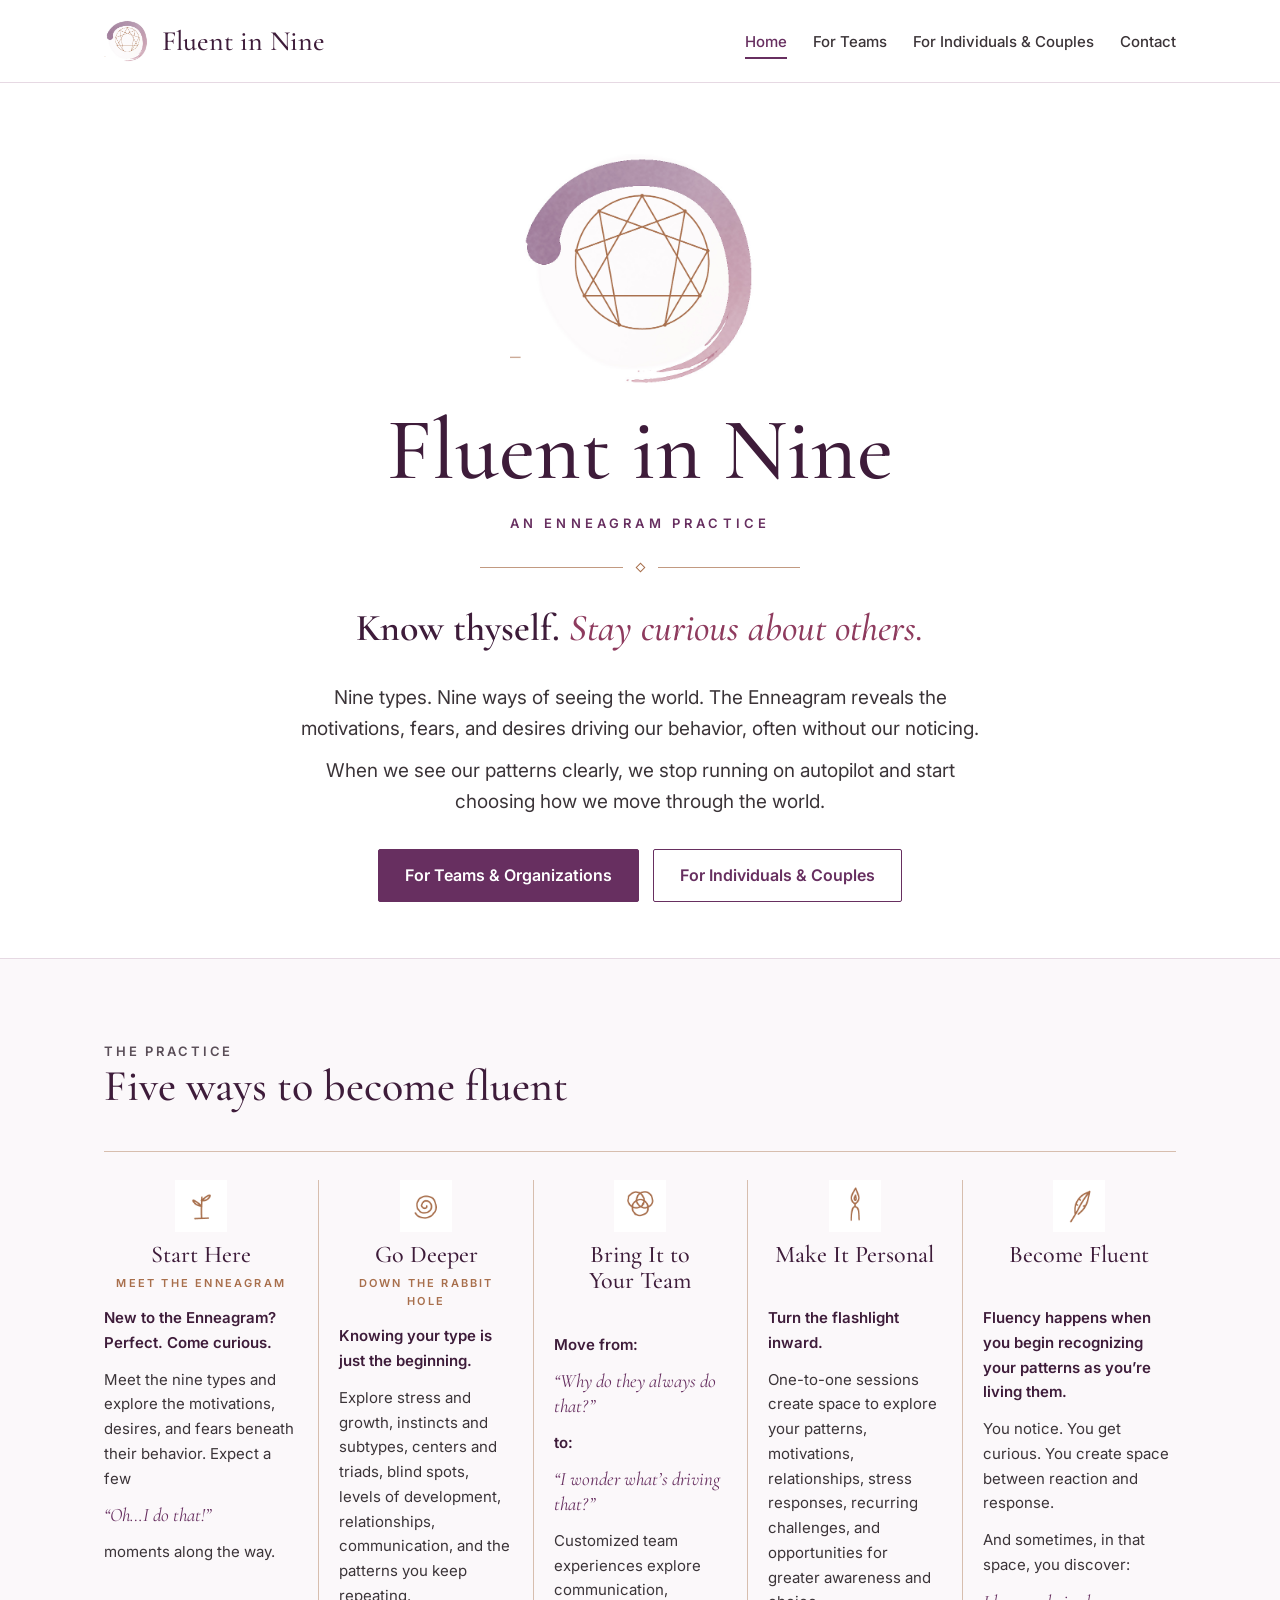
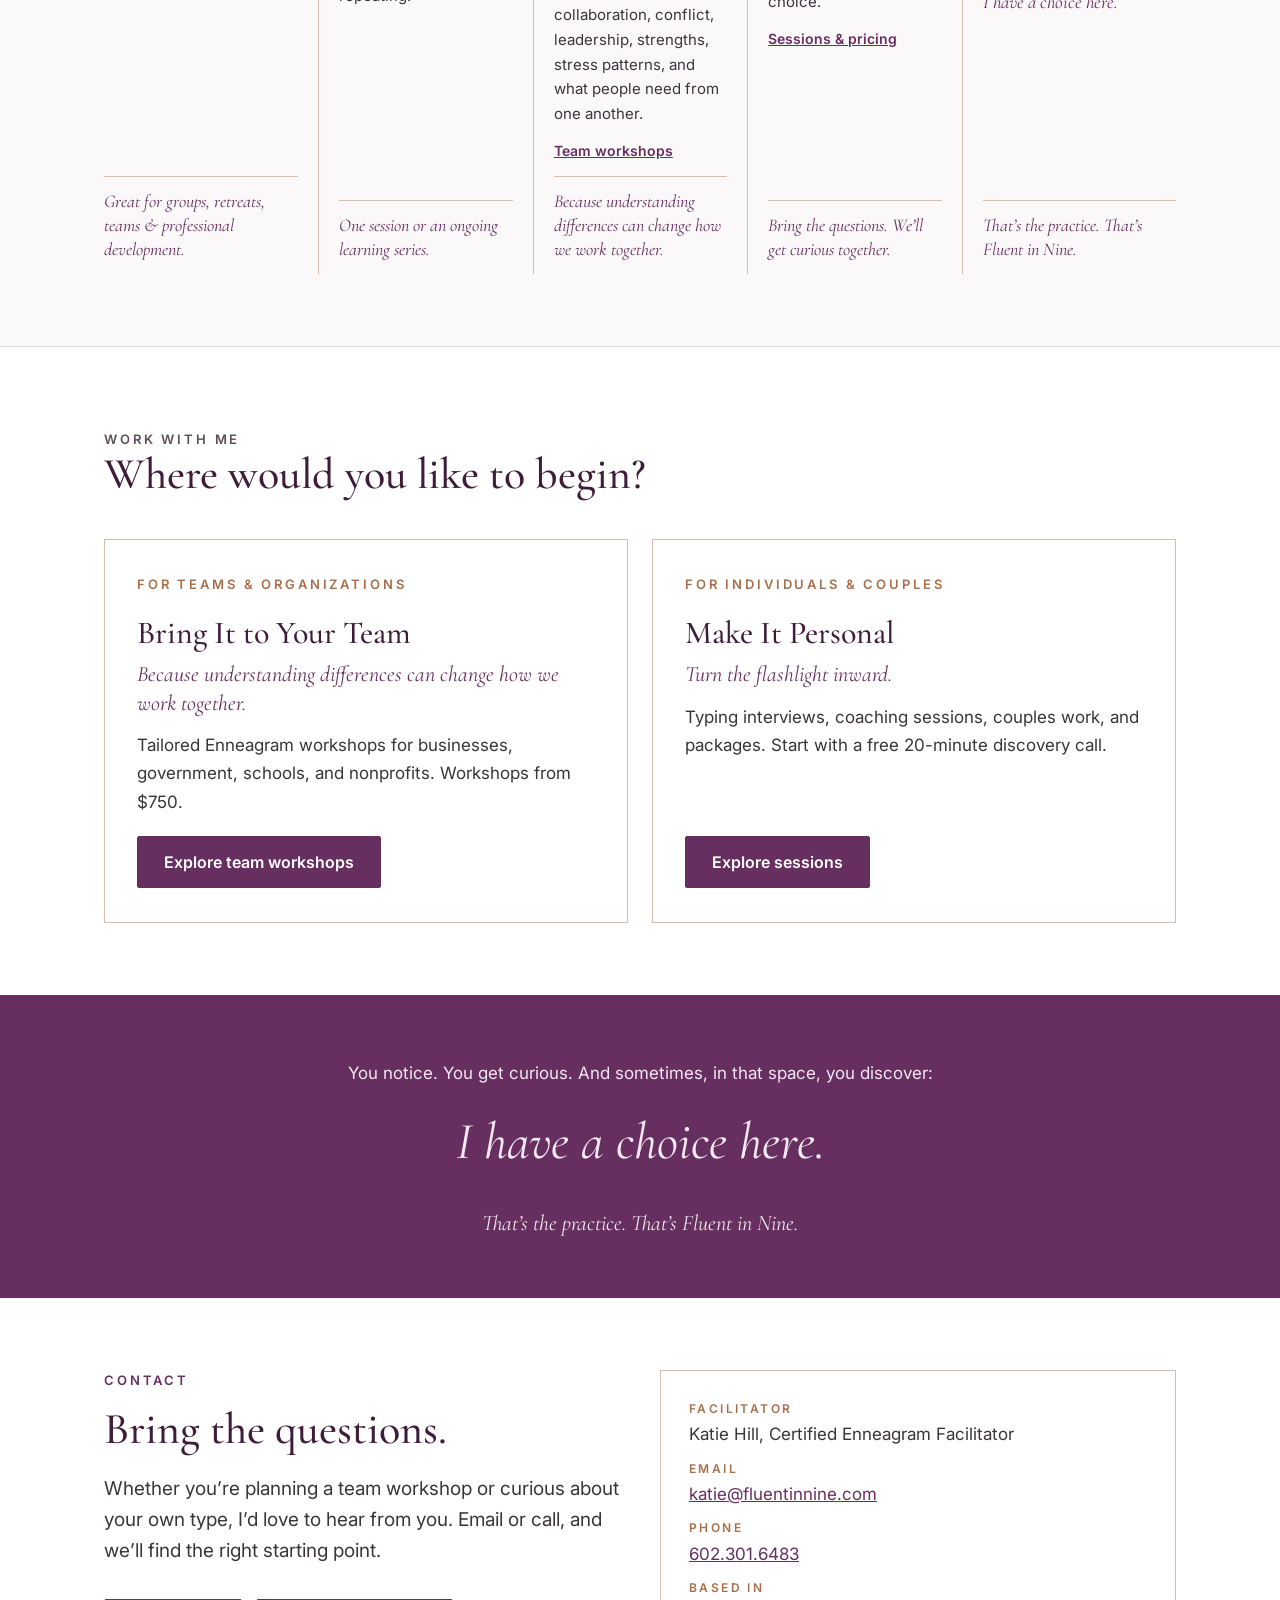
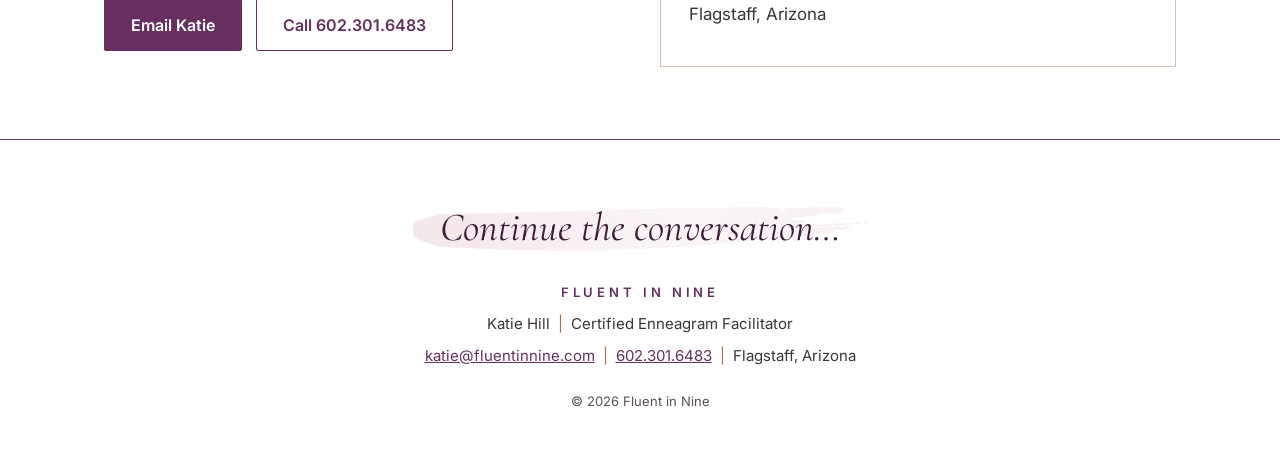
==== index.html @ f205745a "Launch Fluent in Nine website Co-Authored-By: Claude Opus 5.5 <noreply@anthropic.com> Claude-Session" ====
<!doctype html>
<html lang="en">
<head>
<meta charset="utf-8">
<meta name="viewport" content="width=device-width, initial-scale=1">
<title>Fluent in Nine | An Enneagram Practice in Flagstaff, Arizona</title>
<meta name="description" content="Fluent in Nine offers Enneagram workshops for teams and organizations, plus one-to-one and couples sessions, with Certified Enneagram Facilitator Katie Hill in Flagstaff, Arizona.">
<meta property="og:title" content="Fluent in Nine | An Enneagram Practice">
<meta property="og:description" content="Know thyself. Stay curious about others. Enneagram workshops, one-to-one and couples sessions in Flagstaff, Arizona.">
<meta property="og:image" content="https://www.fluentinnine.com/images/enneagram-mark.png">
<meta property="og:url" content="https://www.fluentinnine.com/">
<link rel="icon" href="favicon.png">
<link rel="apple-touch-icon" href="images/apple-touch-icon.png">
<link rel="preconnect" href="https://fonts.googleapis.com">
<link rel="preconnect" href="https://fonts.gstatic.com" crossorigin>
<link href="https://fonts.googleapis.com/css2?family=Cormorant+Garamond:ital,wght@0,500;0,600;1,500;1,600&family=Inter:wght@400;500;600&display=swap" rel="stylesheet">
<link rel="stylesheet" href="css/style.css">
</head>
<body>
<a class="skip" href="#main">Skip to content</a>

<header class="site-header">
  <div class="wrap">
    <a class="brand" href="index.html"><img src="images/enneagram-mark.png" alt=""><span>Fluent in Nine</span></a>
    <nav class="site-nav" aria-label="Main">
      <ul>
        <li><a href="index.html" aria-current="page">Home</a></li>
        <li><a href="teams.html">For Teams</a></li>
        <li><a href="individuals.html">For Individuals &amp; Couples</a></li>
        <li><a href="#contact">Contact</a></li>
      </ul>
    </nav>
  </div>
</header>

<main id="main">

<section class="hero">
  <div class="wrap">
    <img class="hero-mark" src="images/enneagram-mark.png" alt="The Fluent in Nine Enneagram symbol inside a plum brushstroke circle">
    <h1>Fluent in Nine</h1>
    <p class="tag">AN ENNEAGRAM PRACTICE</p>
    <div class="divider" aria-hidden="true"><i></i></div>
    <p class="motto">Know thyself. <em>Stay curious about others.</em></p>
    <p class="lead">Nine types. Nine ways of seeing the world. The Enneagram reveals the motivations, fears, and desires driving our behavior, often without our noticing.</p>
    <p class="lead">When we see our patterns clearly, we stop running on autopilot and start choosing how we move through the world.</p>
    <div class="actions">
      <a class="btn btn-primary" href="teams.html">For Teams &amp; Organizations</a>
      <a class="btn btn-ghost" href="individuals.html">For Individuals &amp; Couples</a>
    </div>
  </div>
</section>

<section class="section wash">
  <div class="wrap">
    <div class="section-head">
      <p class="eyebrow">The Practice</p>
      <h2>Five ways to become fluent</h2>
    </div>
    <div class="journey">
      <div>
        <img src="images/icon-start-here.png" alt="">
        <h3>Start Here</h3>
        <p class="sub">MEET THE ENNEAGRAM</p>
        <p class="bold">New to the Enneagram? Perfect. Come curious.</p>
        <p>Meet the nine types and explore the motivations, desires, and fears beneath their behavior. Expect a few</p>
        <p class="quote">“Oh…I do that!”</p>
        <p>moments along the way.</p>
        <p class="tagline">Great for groups, retreats, teams &amp; professional development.</p>
      </div>
      <div>
        <img src="images/icon-go-deeper.png" alt="">
        <h3>Go Deeper</h3>
        <p class="sub">DOWN THE RABBIT HOLE</p>
        <p class="bold">Knowing your type is just the beginning.</p>
        <p>Explore stress and growth, instincts and subtypes, centers and triads, blind spots, levels of development, relationships, communication, and the patterns you keep repeating.</p>
        <p class="tagline">One session or an ongoing learning series.</p>
      </div>
      <div>
        <img src="images/icon-bring-it-to-your-team.png" alt="">
        <h3>Bring It to Your Team</h3>
        <p class="sub">&nbsp;</p>
        <p class="bold">Move from:</p>
        <p class="quote">“Why do they always do that?”</p>
        <p class="bold">to:</p>
        <p class="quote">“I wonder what’s driving that?”</p>
        <p>Customized team experiences explore communication, collaboration, conflict, leadership, strengths, stress patterns, and what people need from one another.</p>
        <a class="more" href="teams.html">Team workshops</a>
        <p class="tagline">Because understanding differences can change how we work together.</p>
      </div>
      <div>
        <img src="images/icon-make-it-personal.png" alt="">
        <h3>Make It Personal</h3>
        <p class="sub">&nbsp;</p>
        <p class="bold">Turn the flashlight inward.</p>
        <p>One-to-one sessions create space to explore your patterns, motivations, relationships, stress responses, recurring challenges, and opportunities for greater awareness and choice.</p>
        <a class="more" href="individuals.html">Sessions &amp; pricing</a>
        <p class="tagline">Bring the questions. We’ll get curious together.</p>
      </div>
      <div>
        <img src="images/icon-become-fluent.png" alt="">
        <h3>Become Fluent</h3>
        <p class="sub">&nbsp;</p>
        <p class="bold">Fluency happens when you begin recognizing your patterns as you’re living them.</p>
        <p>You notice. You get curious. You create space between reaction and response.</p>
        <p>And sometimes, in that space, you discover:</p>
        <p class="quote">I have a choice here.</p>
        <p class="tagline">That’s the practice. That’s Fluent in Nine.</p>
      </div>
    </div>
  </div>
</section>

<section class="section">
  <div class="wrap">
    <div class="section-head">
      <p class="eyebrow">Work With Me</p>
      <h2>Where would you like to begin?</h2>
    </div>
    <div class="paths">
      <article class="path">
        <p class="eyebrow copper">For Teams &amp; Organizations</p>
        <h3>Bring It to Your Team</h3>
        <p class="italic">Because understanding differences can change how we work together.</p>
        <p>Tailored Enneagram workshops for businesses, government, schools, and nonprofits. Workshops from $750.</p>
        <a class="btn btn-primary" href="teams.html">Explore team workshops</a>
      </article>
      <article class="path">
        <p class="eyebrow copper">For Individuals &amp; Couples</p>
        <h3>Make It Personal</h3>
        <p class="italic">Turn the flashlight inward.</p>
        <p>Typing interviews, coaching sessions, couples work, and packages. Start with a free 20-minute discovery call.</p>
        <a class="btn btn-primary" href="individuals.html">Explore sessions</a>
      </article>
    </div>
  </div>
</section>

<section class="band center">
  <div class="wrap">
    <p>You notice. You get curious. And sometimes, in that space, you discover:</p>
    <p class="big">I have a choice here.</p>
    <p class="italic" style="color:#F3E9F1;font-size:22px">That’s the practice. That’s Fluent in Nine.</p>
  </div>
</section>

<section class="section" id="contact">
  <div class="wrap contact">
    <div>
      <p class="eyebrow">Contact</p>
      <h2>Bring the questions.</h2>
      <p class="lead">Whether you’re planning a team workshop or curious about your own type, I’d love to hear from you. Email or call, and we’ll find the right starting point.</p>
      <div class="actions">
        <a class="btn btn-primary" href="mailto:katie@fluentinnine.com?subject=Fluent%20in%20Nine%20inquiry">Email Katie</a>
        <a class="btn btn-ghost" href="tel:+16023016483">Call 602.301.6483</a>
      </div>
    </div>
    <div class="contact-box">
      <p class="label">FACILITATOR</p>
      <p>Katie Hill, Certified Enneagram Facilitator</p>
      <p class="label">EMAIL</p>
      <p><a href="mailto:katie@fluentinnine.com">katie@fluentinnine.com</a></p>
      <p class="label">PHONE</p>
      <p><a href="tel:+16023016483">602.301.6483</a></p>
      <p class="label">BASED IN</p>
      <p>Flagstaff, Arizona</p>
    </div>
  </div>
</section>

</main>

<footer class="site-footer">
  <div class="wrap">
    <p class="continue">Continue the conversation…</p>
    <p class="name">FLUENT IN NINE</p>
    <p>Katie Hill<span class="sep">|</span>Certified Enneagram Facilitator</p>
    <p><a href="mailto:katie@fluentinnine.com">katie@fluentinnine.com</a><span class="sep">|</span><a href="tel:+16023016483">602.301.6483</a><span class="sep">|</span>Flagstaff, Arizona</p>
    <p class="small">© 2026 Fluent in Nine</p>
  </div>
</footer>
</body>
</html>
---- css/style.css ----
/* Fluent in Nine — site styles, drawn from the services sheets */
:root {
  --plum: #672F60;
  --plum-deep: #3E1C3A;
  --mauve: #8E3B5E;
  --ink: #3B3438;
  --muted: #5A4E58;
  --copper: #A86F4C;
  --rule: #D7BEAE;
  --line: #E6D9E3;
  --wash: #FBF8FA;
  --white: #FFFFFF;
  --serif: 'Cormorant Garamond', Georgia, serif;
  --sans: 'Inter', system-ui, -apple-system, 'Segoe UI', sans-serif;
  --max: 1120px;
}

*, *::before, *::after { box-sizing: border-box; }
html { scroll-behavior: smooth; }
body {
  margin: 0;
  background: var(--white);
  color: var(--ink);
  font-family: var(--sans);
  font-size: 17px;
  line-height: 1.65;
  -webkit-font-smoothing: antialiased;
}
img { max-width: 100%; display: block; }
a { color: var(--plum); }
a:hover { color: var(--plum-deep); }
:focus-visible { outline: 2px solid var(--plum); outline-offset: 3px; }

.wrap { max-width: var(--max); margin: 0 auto; padding: 0 24px; }
.skip { position: absolute; left: -9999px; }
.skip:focus { left: 16px; top: 16px; background: var(--white); padding: 8px 12px; z-index: 10; }

/* Header */
.site-header { border-bottom: 1px solid var(--line); background: var(--white); }
.site-header .wrap { display: flex; flex-wrap: wrap; align-items: center; justify-content: space-between; gap: 12px 28px; padding-top: 18px; padding-bottom: 18px; }
.brand { display: flex; align-items: center; gap: 12px; text-decoration: none; color: var(--plum-deep); }
.brand img { width: 46px; height: 46px; object-fit: contain; }
.brand span { font-family: var(--serif); font-size: 28px; font-weight: 500; line-height: 1; }
.site-nav ul { list-style: none; margin: 0; padding: 0; display: flex; flex-wrap: wrap; gap: 6px 26px; }
.site-nav a { text-decoration: none; color: var(--ink); font-size: 15px; font-weight: 500; padding: 6px 0; border-bottom: 2px solid transparent; }
.site-nav a:hover { color: var(--plum); }
.site-nav a[aria-current="page"] { color: var(--plum); border-bottom-color: var(--plum); }

/* Type */
.eyebrow { margin: 0 0 14px; font-size: 13px; font-weight: 600; letter-spacing: 0.22em; text-transform: uppercase; color: var(--plum); }
.eyebrow.copper { color: var(--copper); }
h1, h2, h3 { font-family: var(--serif); font-weight: 500; color: var(--plum-deep); margin: 0; line-height: 1.1; text-wrap: balance; }
h1 { font-size: clamp(44px, 7vw, 72px); }
h2 { font-size: clamp(32px, 4.5vw, 44px); }
h3 { font-size: 26px; }
.lead { font-size: 19px; color: var(--ink); max-width: 680px; text-wrap: pretty; }
.italic { font-family: var(--serif); font-style: italic; color: var(--plum); }
.muted { color: var(--muted); }

/* Hero (home) */
.hero { text-align: center; padding: 64px 0 56px; }
.hero-mark { width: min(260px, 60vw); margin: 0 auto 8px; }
.hero h1 { font-size: clamp(52px, 9vw, 88px); }
.hero .tag { margin: 14px 0 0; font-size: 13px; font-weight: 600; letter-spacing: 0.32em; color: var(--plum); }
.divider { display: flex; align-items: center; justify-content: center; gap: 14px; margin: 30px auto 26px; max-width: 320px; }
.divider::before, .divider::after { content: ""; flex: 1; height: 1px; background: var(--copper); opacity: 0.7; }
.divider i { width: 7px; height: 7px; border: 1px solid var(--copper); transform: rotate(45deg); }
.motto { font-family: var(--serif); font-size: clamp(28px, 4vw, 38px); color: var(--plum-deep); font-weight: 600; margin: 0; }
.motto em { color: var(--mauve); font-weight: 500; }
.hero .lead { margin: 22px auto 0; text-align: center; }
.hero .lead + .lead { margin-top: 10px; }

/* Page hero (inner pages) */
.page-hero { padding: 72px 0 56px; }
.page-hero h1 { margin-top: 4px; }
.page-hero .italic { font-size: clamp(24px, 3vw, 30px); margin: 18px 0 0; }
.page-hero .lead { margin-top: 22px; }

/* Buttons */
.actions { display: flex; flex-wrap: wrap; gap: 14px; margin-top: 32px; }
.hero .actions { justify-content: center; }
.btn { display: inline-flex; align-items: center; justify-content: center; min-height: 48px; padding: 12px 26px; border-radius: 2px; font-weight: 600; font-size: 16px; text-decoration: none; border: 1px solid var(--plum); }
.btn-primary { background: var(--plum); color: var(--white); }
.btn-primary:hover { background: var(--plum-deep); border-color: var(--plum-deep); color: var(--white); }
.btn-ghost { background: transparent; color: var(--plum); }
.btn-ghost:hover { background: var(--wash); }
.btn-light { background: var(--white); color: var(--plum); border-color: var(--white); }
.btn-light:hover { background: #F3E9F1; color: var(--plum-deep); }

/* Sections */
.section { padding: 72px 0; }
.section.wash { background: var(--wash); border-top: 1px solid var(--line); border-bottom: 1px solid var(--line); }
.section-head { margin-bottom: 40px; }
.section-head p { margin: 10px 0 0; color: var(--muted); max-width: 680px; }

/* Five-part journey */
.journey { display: grid; grid-template-columns: repeat(5, minmax(0, 1fr)); border-top: 1px solid var(--rule); padding-top: 28px; }
.journey > div { padding: 0 20px; border-left: 1px solid var(--rule); display: flex; flex-direction: column; }
.journey > div:first-child { border-left: 0; padding-left: 0; }
.journey > div:last-child { padding-right: 0; }
.journey img { width: 52px; height: 52px; margin: 0 auto 10px; }
.journey h3 { text-align: center; font-size: 24px; }
.journey .sub { text-align: center; margin: 6px 0 14px; font-size: 11px; font-weight: 600; letter-spacing: 0.2em; color: var(--copper); min-height: 1.6em; }
.journey p { font-size: 15px; margin: 0 0 12px; }
.journey .bold { font-weight: 600; color: var(--plum-deep); }
.journey .quote { font-family: var(--serif); font-style: italic; font-size: 19px; color: var(--plum); line-height: 1.3; }
.journey .tagline { margin-top: auto; padding-top: 12px; border-top: 1px solid var(--rule); font-family: var(--serif); font-style: italic; font-size: 18px; line-height: 1.35; color: var(--plum); }
.journey a.more { font-size: 14px; font-weight: 600; margin: 0 0 14px; }

/* Two paths */
.paths { display: grid; grid-template-columns: repeat(2, minmax(0, 1fr)); gap: 24px; }
.path { border: 1px solid var(--rule); padding: 34px 32px; display: flex; flex-direction: column; background: var(--white); }
.path h3 { font-size: 32px; }
.path .italic { font-size: 22px; margin: 10px 0 14px; line-height: 1.3; }
.path p { margin: 0 0 20px; }
.path .btn { margin-top: auto; align-self: flex-start; }

/* Columns (inner pages) */
.cols { display: grid; grid-template-columns: repeat(3, minmax(0, 1fr)); }
.cols > div { padding: 0 26px; border-left: 1px solid var(--rule); display: flex; flex-direction: column; }
.cols > div:first-child { border-left: 0; padding-left: 0; }
.cols > div:last-child { padding-right: 0; }
.cols h3 { color: var(--plum); font-weight: 600; font-size: 28px; }
.cols .sub { margin: 6px 0 14px; font-size: 11px; font-weight: 600; letter-spacing: 0.2em; color: var(--copper); }
.cols p { margin: 0 0 16px; }
.cols .tagline { margin-top: auto; padding-top: 12px; border-top: 1px solid var(--rule); font-family: var(--serif); font-style: italic; font-size: 19px; line-height: 1.35; color: var(--plum); }

/* Pricing */
.price-card { border: 1px solid var(--rule); padding: 36px 34px; max-width: 860px; background: var(--white); }
.price-line { margin: 0; font-family: var(--serif); font-size: 34px; color: var(--plum-deep); line-height: 1.1; }
.price-line strong { font-size: 62px; font-weight: 600; color: var(--plum); }
.price-card p:not(.price-line) { margin: 14px 0 0; font-size: 17px; }
.notes { display: grid; grid-template-columns: repeat(2, minmax(0, 1fr)); gap: 20px 48px; margin-top: 30px; padding-top: 26px; border-top: 1px solid var(--line); max-width: 860px; }
.notes p { margin: 0; font-size: 16px; }
.notes strong { color: var(--plum); font-weight: 600; }

/* Session cards */
.cards { display: grid; grid-template-columns: repeat(4, minmax(0, 1fr)); gap: 20px; }
.card { border: 1px solid var(--rule); background: var(--white); padding: 26px 24px; display: flex; flex-direction: column; }
.card h3 { color: var(--plum); font-weight: 600; font-size: 26px; }
.card .sub { margin: 6px 0 0; font-size: 11px; font-weight: 600; letter-spacing: 0.2em; color: var(--copper); }
.card .price { margin: 14px 0 0; font-family: var(--serif); font-size: 40px; font-weight: 600; color: var(--plum-deep); line-height: 1; }
.card .length { margin: 4px 0 14px; font-size: 14px; color: var(--muted); }
.card p { margin: 0 0 16px; font-size: 15.5px; }
.card a { margin-top: auto; font-weight: 600; font-size: 15px; }
.packages { display: grid; grid-template-columns: repeat(2, minmax(0, 1fr)); gap: 24px; }
.package { border: 1px solid var(--rule); padding: 34px 32px; }
.package .eyebrow { color: var(--muted); }
.package .price { margin: 0; font-family: var(--serif); font-size: 56px; font-weight: 600; color: var(--plum); line-height: 1; }
.package .includes { margin: 8px 0 16px; font-weight: 600; font-size: 15px; }
.package p { margin: 0; }

/* Plum band */
.band { background: var(--plum); color: var(--white); }
.band .wrap { padding-top: 56px; padding-bottom: 56px; display: flex; flex-wrap: wrap; align-items: center; justify-content: space-between; gap: 24px; }
.band .big { margin: 0; font-family: var(--serif); font-style: italic; font-size: clamp(28px, 3.6vw, 38px); line-height: 1.2; }
.band p { margin: 8px 0 0; color: #F3E9F1; }
.band.center .wrap { flex-direction: column; text-align: center; }
.band.center .big { font-size: clamp(36px, 5vw, 52px); }

/* Contact block */
.contact { display: grid; grid-template-columns: minmax(0, 1fr) minmax(0, 1fr); gap: 40px; align-items: start; }
.contact h2 { margin-bottom: 14px; }
.contact-box { border: 1px solid var(--rule); padding: 28px; }
.contact-box p { margin: 0 0 10px; }
.contact-box .label { font-size: 12px; font-weight: 600; letter-spacing: 0.2em; color: var(--copper); margin-bottom: 2px; }

/* Footer */
.site-footer { border-top: 1px solid var(--plum); text-align: center; padding: 48px 0 56px; position: relative; }
.site-footer .continue { position: relative; display: inline-block; margin: 0; padding: 6px 40px; font-family: var(--serif); font-style: italic; font-size: clamp(30px, 4vw, 40px); color: var(--plum-deep); }
.site-footer .continue::before { content: ""; position: absolute; inset: 0; background: url("../images/brushstroke.png") center / 100% 100% no-repeat; z-index: -1; }
.site-footer .continue { z-index: 0; }
.site-footer .name { margin: 16px 0 0; font-size: 13px; font-weight: 600; letter-spacing: 0.3em; color: var(--plum); }
.site-footer p { margin: 8px 0 0; font-size: 15px; }
.site-footer .sep { color: var(--copper); padding: 0 8px; }
.site-footer .small { margin-top: 22px; font-size: 13px; color: var(--muted); }

/* Responsive */
@media (max-width: 960px) {
  .journey { grid-template-columns: repeat(2, minmax(0, 1fr)); row-gap: 36px; }
  .journey > div, .journey > div:first-child, .journey > div:last-child { border-left: 0; padding: 0 16px 0 0; }
  .cards { grid-template-columns: repeat(2, minmax(0, 1fr)); }
}
@media (max-width: 720px) {
  body { font-size: 16px; }
  .section { padding: 56px 0; }
  .journey, .paths, .cols, .packages, .notes, .contact, .cards { grid-template-columns: minmax(0, 1fr); }
  .cols { row-gap: 36px; }
  .cols > div, .cols > div:first-child, .cols > div:last-child { border-left: 0; padding: 0; }
  .price-line strong { font-size: 50px; }
  .site-footer .continue { padding: 6px 12px; }
}
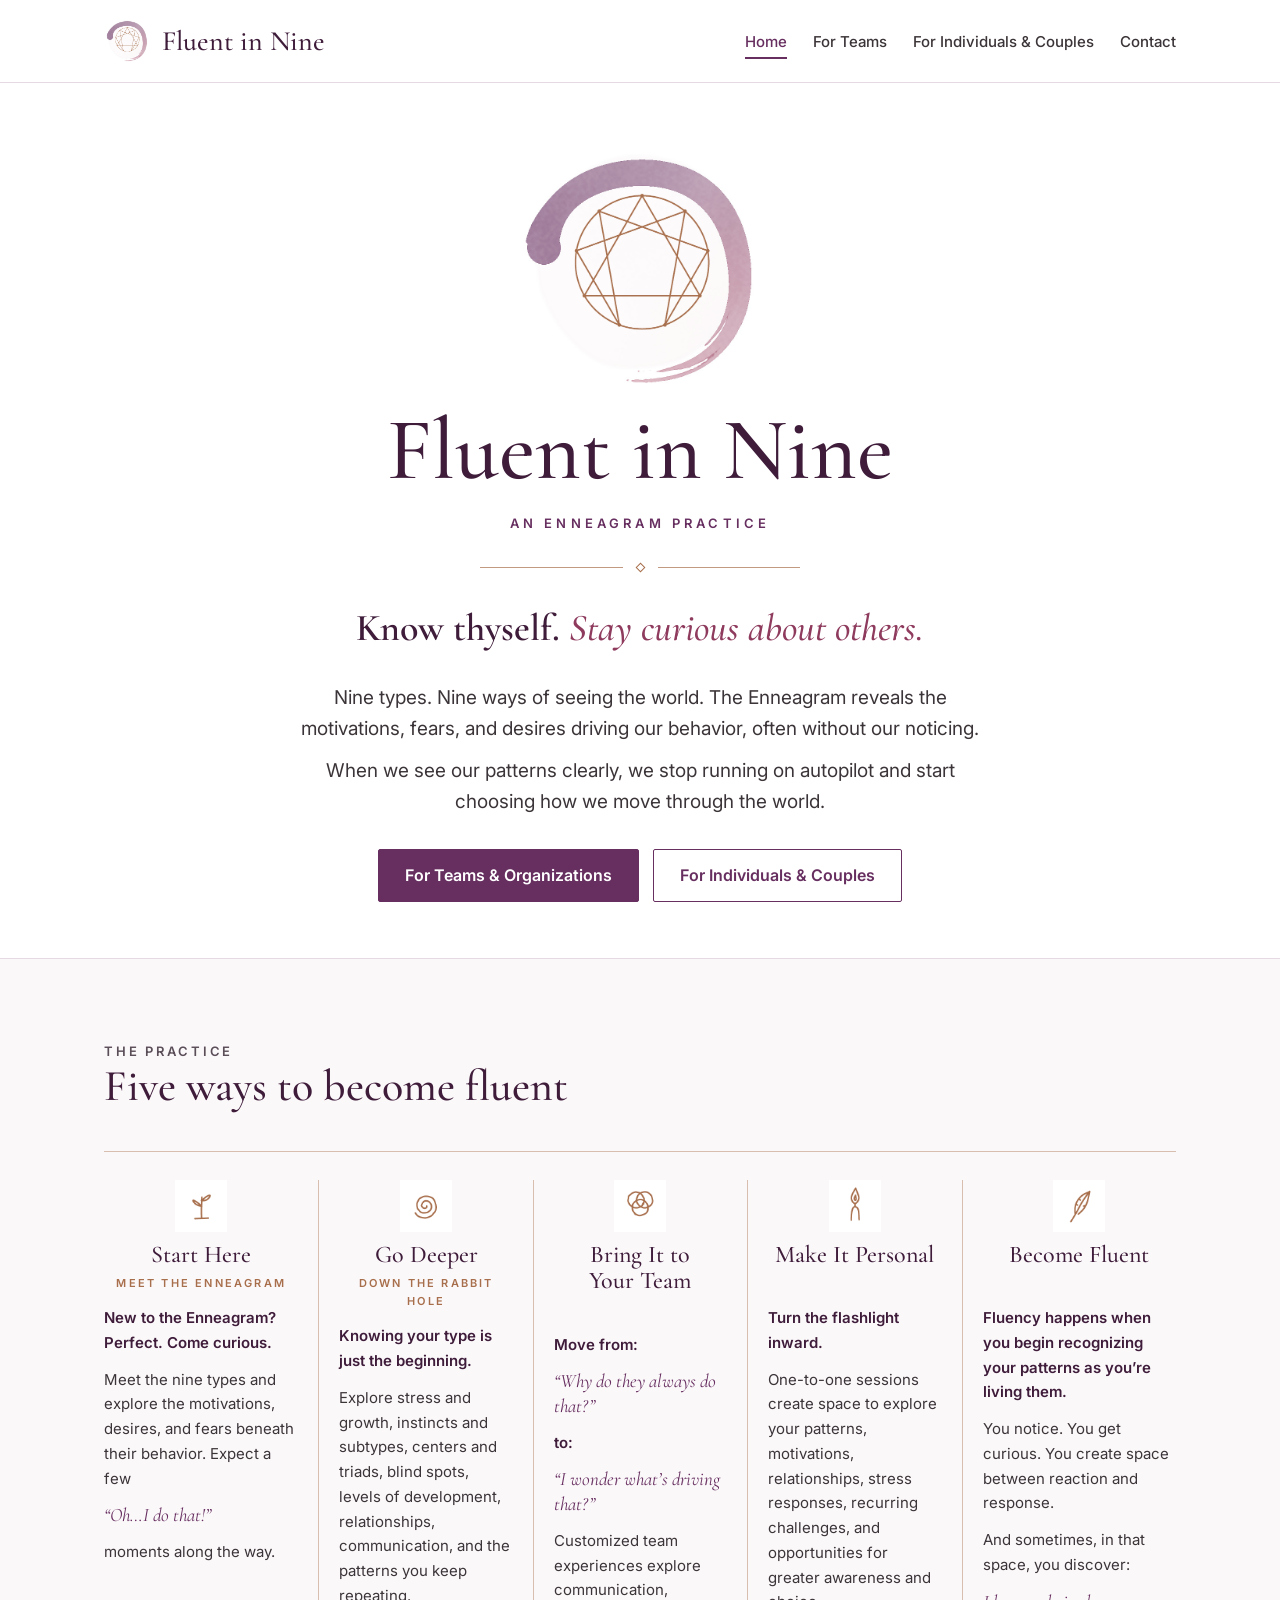
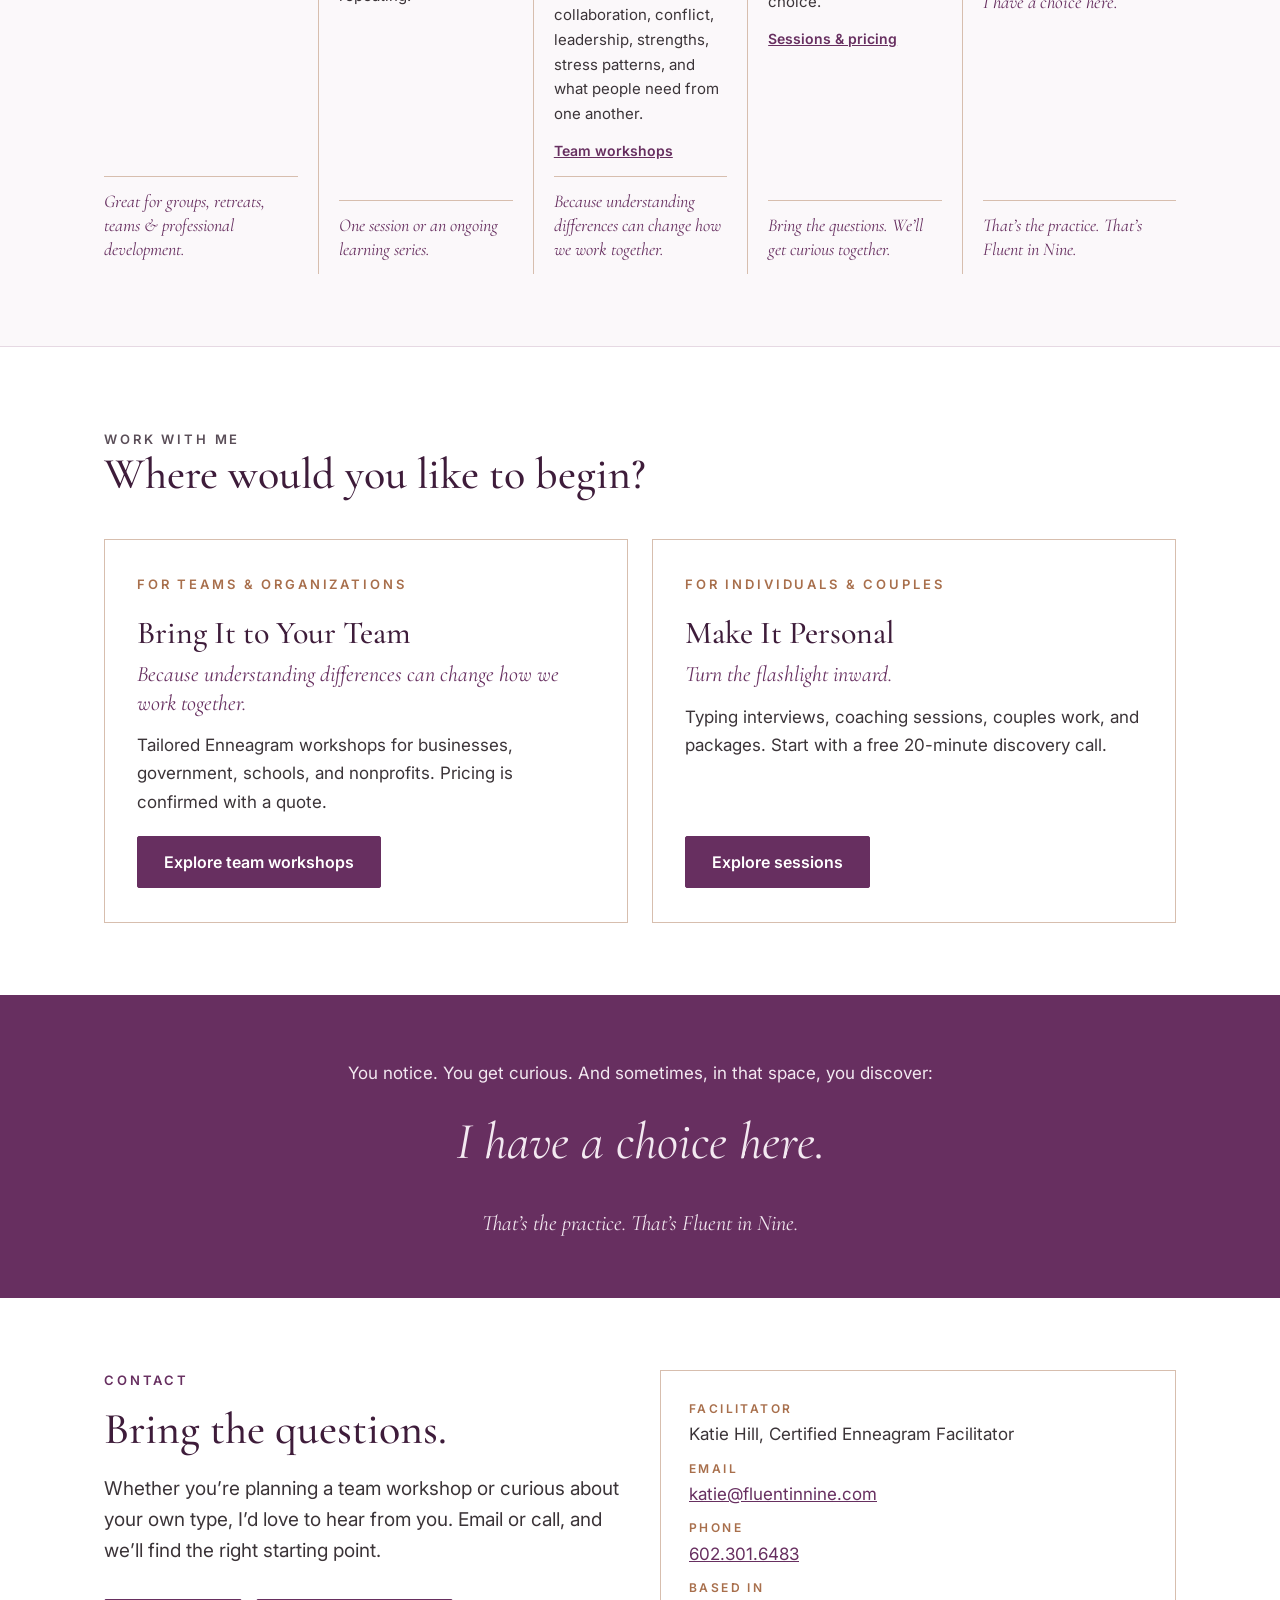
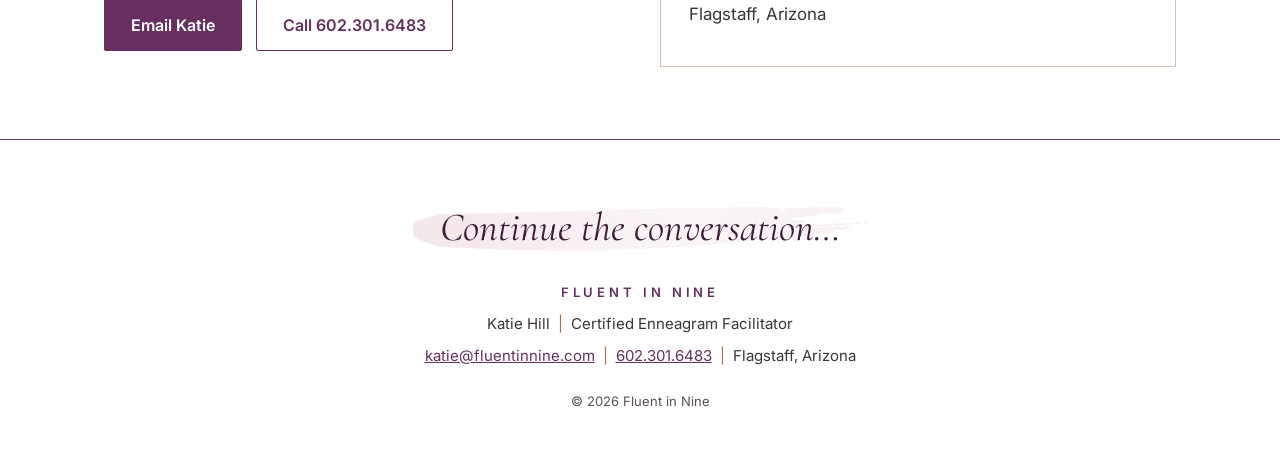
==== commit 5bec151b: "Replace workshop price with quote-based pricing Co-Authored-By: Claude Opus 5.5 <noreply@anthropic.c" ====
--- a/index.html
+++ b/index.html
@@ -122,7 +122,7 @@
         <p class="eyebrow copper">For Teams &amp; Organizations</p>
         <h3>Bring It to Your Team</h3>
         <p class="italic">Because understanding differences can change how we work together.</p>
-        <p>Tailored Enneagram workshops for businesses, government, schools, and nonprofits. Workshops from $750.</p>
+        <p>Tailored Enneagram workshops for businesses, government, schools, and nonprofits. Pricing is confirmed with a quote.</p>
         <a class="btn btn-primary" href="teams.html">Explore team workshops</a>
       </article>
       <article class="path">
--- a/css/style.css
+++ b/css/style.css
@@ -127,7 +127,7 @@
 
 /* Pricing */
 .price-card { border: 1px solid var(--rule); padding: 36px 34px; max-width: 860px; background: var(--white); }
-.price-line { margin: 0; font-family: var(--serif); font-size: 34px; color: var(--plum-deep); line-height: 1.1; }
+.price-line { margin: 0; font-family: var(--serif); font-size: clamp(36px, 5vw, 48px); color: var(--plum-deep); line-height: 1.1; }
 .price-line strong { font-size: 62px; font-weight: 600; color: var(--plum); }
 .price-card p:not(.price-line) { margin: 14px 0 0; font-size: 17px; }
 .notes { display: grid; grid-template-columns: repeat(2, minmax(0, 1fr)); gap: 20px 48px; margin-top: 30px; padding-top: 26px; border-top: 1px solid var(--line); max-width: 860px; }
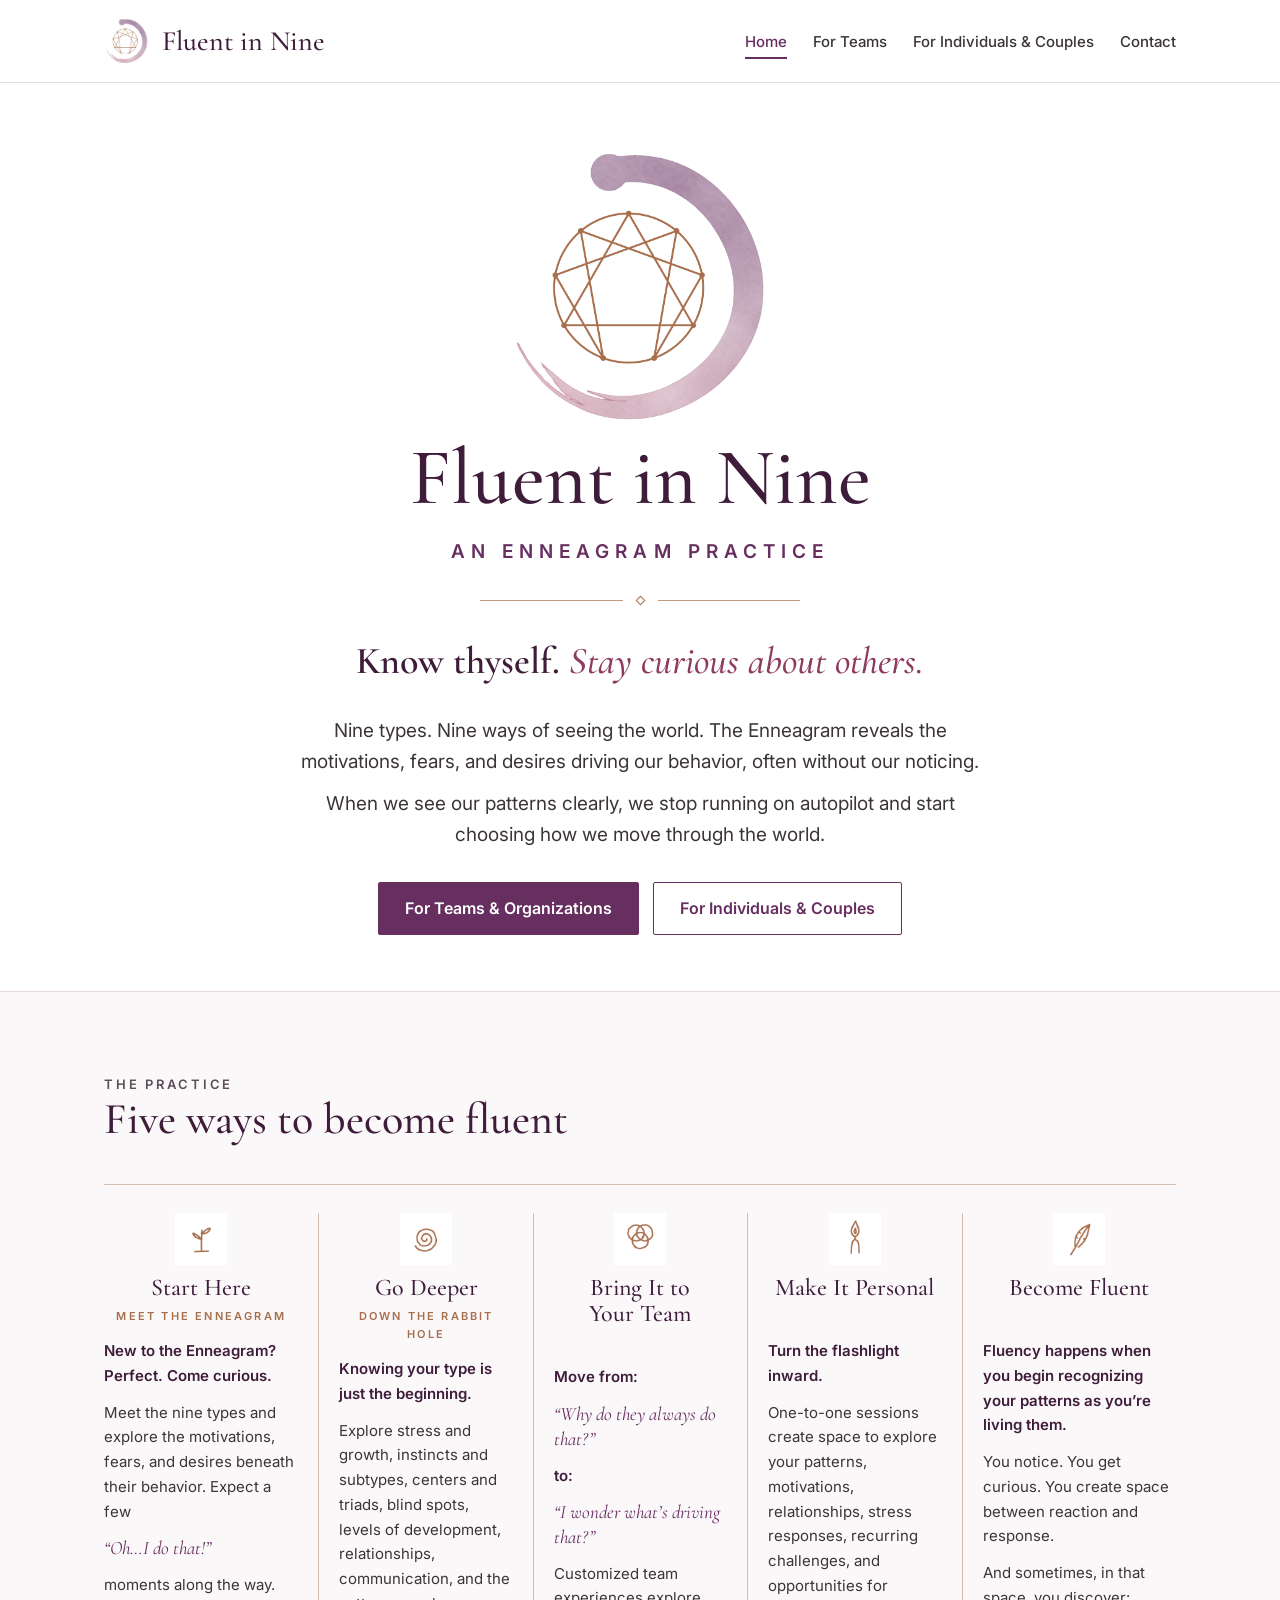
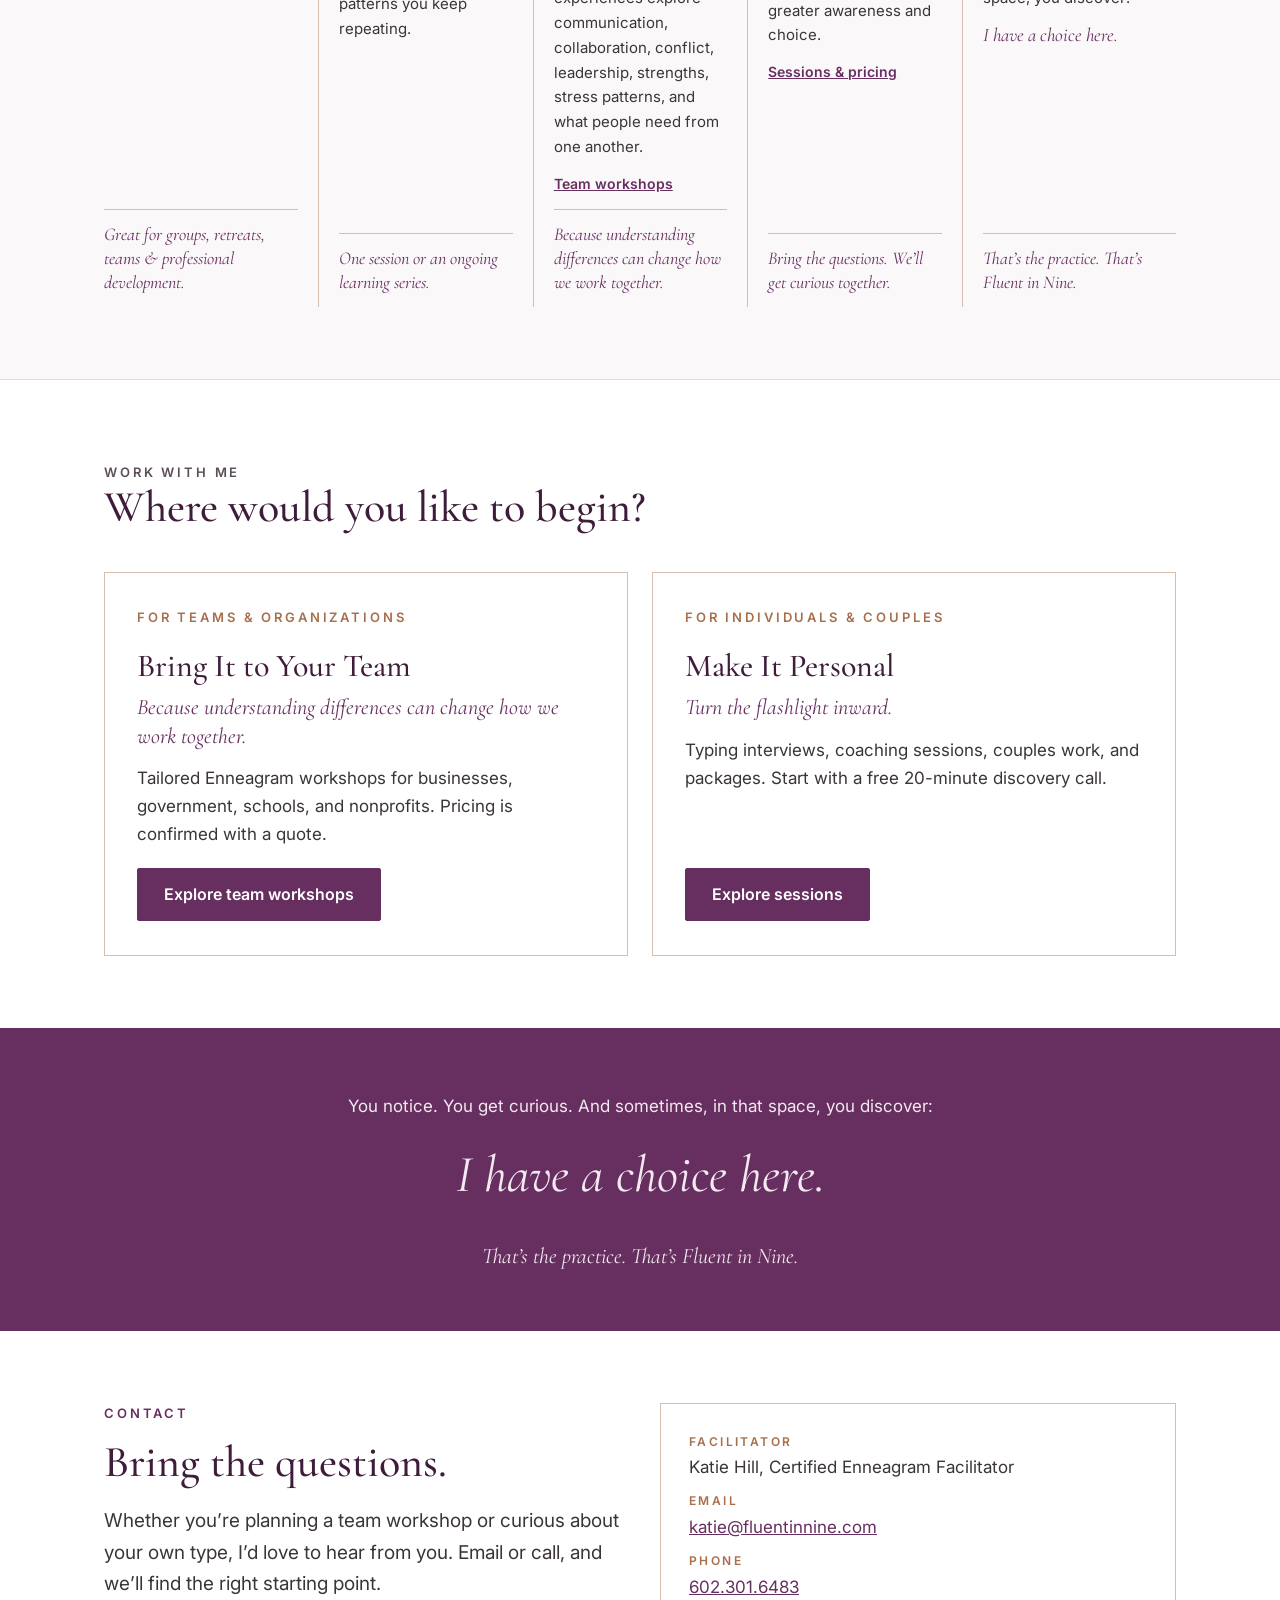
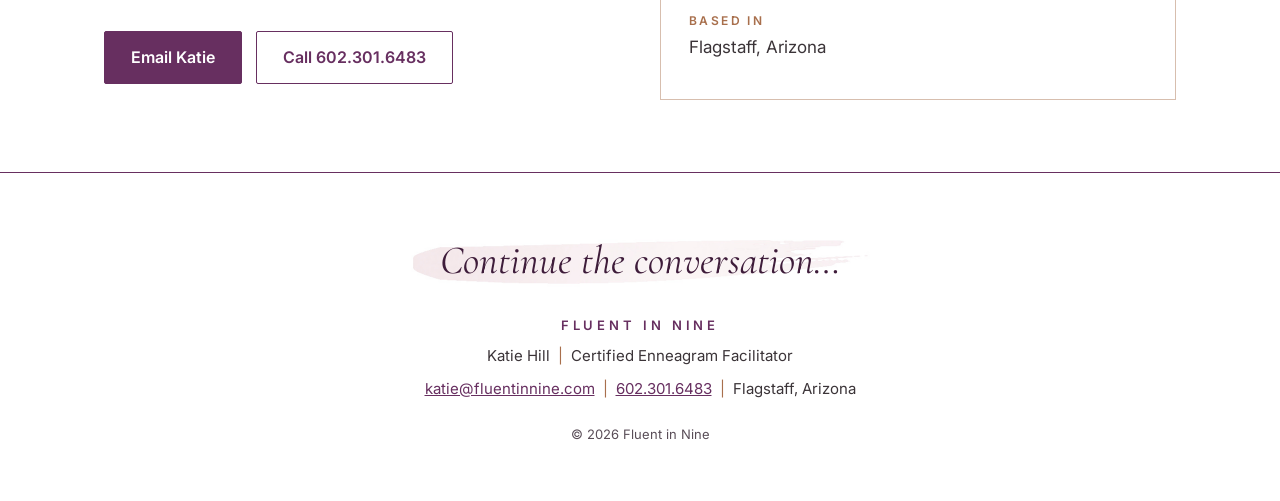
==== commit 24aaf821: "Teams: motivations, fears, and desires order; new Start Here tagline Co-Authored-By: Claude Opus 5.5" ====
--- a/index.html
+++ b/index.html
@@ -63,7 +63,7 @@
         <h3>Start Here</h3>
         <p class="sub">MEET THE ENNEAGRAM</p>
         <p class="bold">New to the Enneagram? Perfect. Come curious.</p>
-        <p>Meet the nine types and explore the motivations, desires, and fears beneath their behavior. Expect a few</p>
+        <p>Meet the nine types and explore the motivations, fears, and desires beneath their behavior. Expect a few</p>
         <p class="quote">“Oh…I do that!”</p>
         <p>moments along the way.</p>
         <p class="tagline">Great for groups, retreats, teams &amp; professional development.</p>
--- a/css/style.css
+++ b/css/style.css
@@ -60,8 +60,8 @@
 /* Hero (home) */
 .hero { text-align: center; padding: 64px 0 56px; }
 .hero-mark { width: min(260px, 60vw); margin: 0 auto 8px; }
-.hero h1 { font-size: clamp(52px, 9vw, 88px); }
-.hero .tag { margin: 14px 0 0; font-size: 13px; font-weight: 600; letter-spacing: 0.32em; color: var(--plum); }
+.hero h1 { font-size: clamp(48px, 8.2vw, 80px); }
+.hero .tag { margin: 14px 0 0; font-size: clamp(15px, 2.3vw, 19px); font-weight: 600; letter-spacing: 0.32em; color: var(--plum); }
 .divider { display: flex; align-items: center; justify-content: center; gap: 14px; margin: 30px auto 26px; max-width: 320px; }
 .divider::before, .divider::after { content: ""; flex: 1; height: 1px; background: var(--copper); opacity: 0.7; }
 .divider i { width: 7px; height: 7px; border: 1px solid var(--copper); transform: rotate(45deg); }
@@ -130,6 +130,9 @@
 .price-line { margin: 0; font-family: var(--serif); font-size: clamp(36px, 5vw, 48px); color: var(--plum-deep); line-height: 1.1; }
 .price-line strong { font-size: 62px; font-weight: 600; color: var(--plum); }
 .price-card p:not(.price-line) { margin: 14px 0 0; font-size: 17px; }
+.price-card .price-label { margin: 8px 0 0; font-size: 12px; font-weight: 600; letter-spacing: 0.2em; color: var(--copper); }
+.price-card .notes { margin-top: 24px; padding-top: 20px; border-top: 1px solid var(--line); max-width: none; }
+.price-card .notes p { margin: 0; font-size: 16px; }
 .notes { display: grid; grid-template-columns: repeat(2, minmax(0, 1fr)); gap: 20px 48px; margin-top: 30px; padding-top: 26px; border-top: 1px solid var(--line); max-width: 860px; }
 .notes p { margin: 0; font-size: 16px; }
 .notes strong { color: var(--plum); font-weight: 600; }
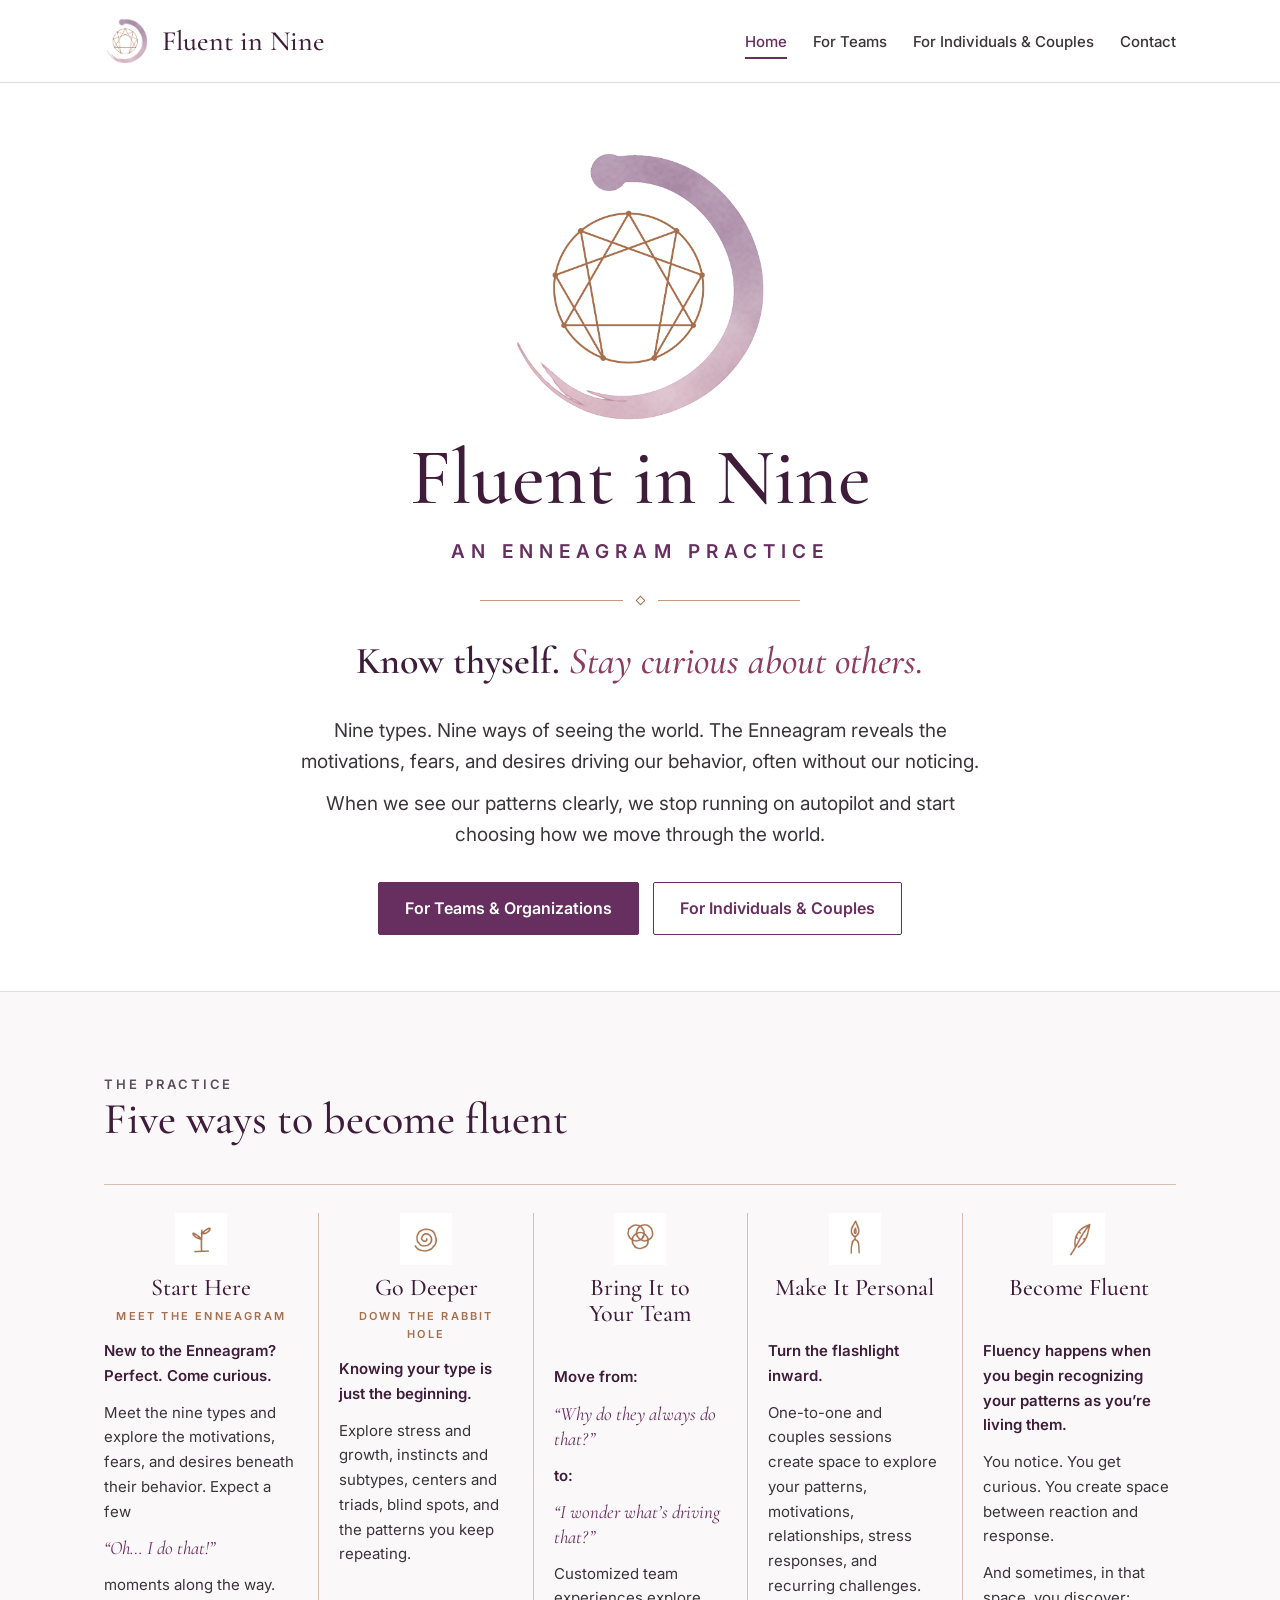
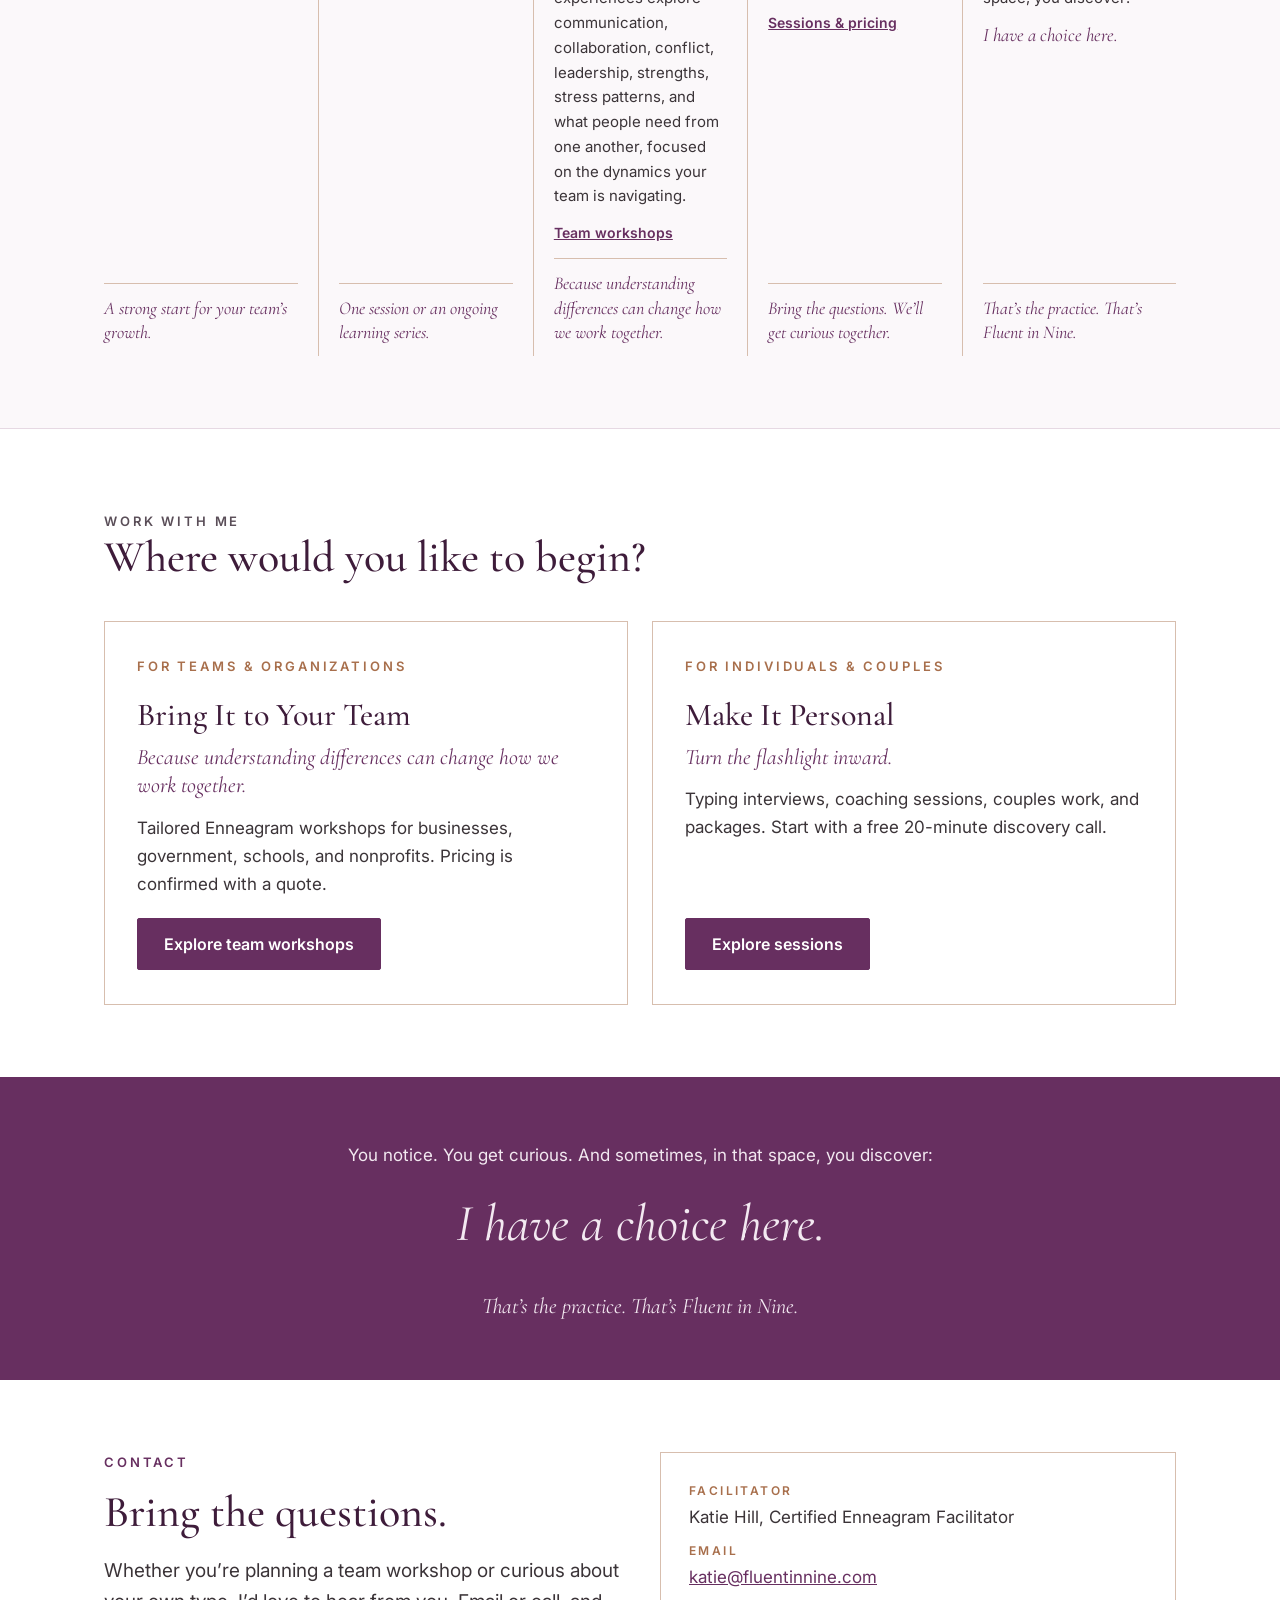
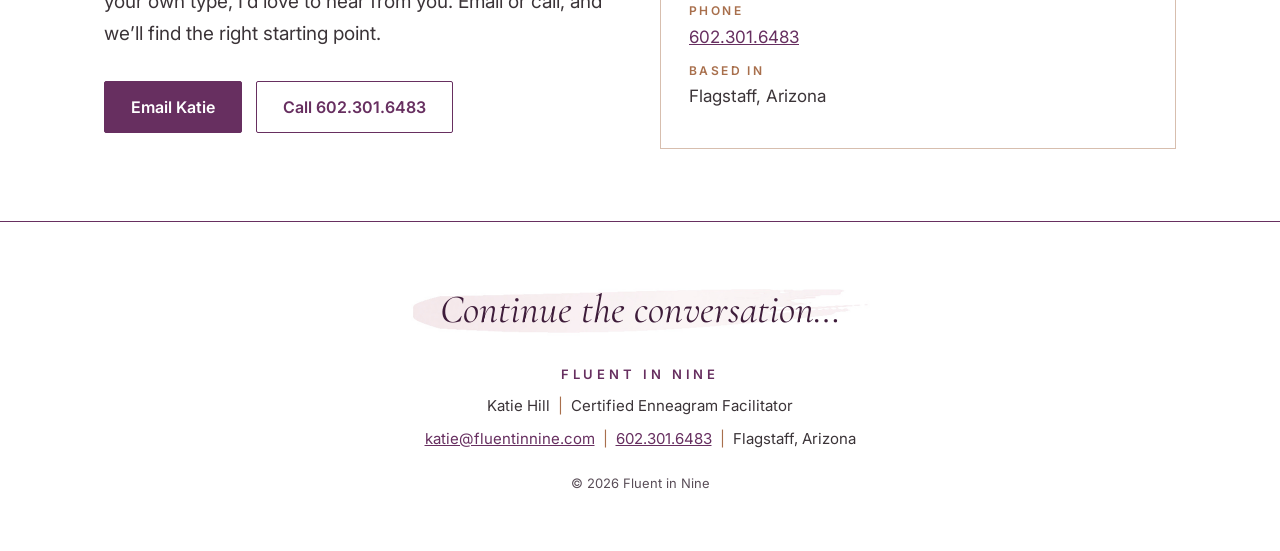
==== commit f2778d5e: "Align website copy with the printed services sheets Co-Authored-By: Claude Opus 5.5 <noreply@anthrop" ====
--- a/index.html
+++ b/index.html
@@ -64,16 +64,16 @@
         <p class="sub">MEET THE ENNEAGRAM</p>
         <p class="bold">New to the Enneagram? Perfect. Come curious.</p>
         <p>Meet the nine types and explore the motivations, fears, and desires beneath their behavior. Expect a few</p>
-        <p class="quote">“Oh…I do that!”</p>
+        <p class="quote">“Oh… I do that!”</p>
         <p>moments along the way.</p>
-        <p class="tagline">Great for groups, retreats, teams &amp; professional development.</p>
+        <p class="tagline">A strong start for your team’s growth.</p>
       </div>
       <div>
         <img src="images/icon-go-deeper.png" alt="">
         <h3>Go Deeper</h3>
         <p class="sub">DOWN THE RABBIT HOLE</p>
         <p class="bold">Knowing your type is just the beginning.</p>
-        <p>Explore stress and growth, instincts and subtypes, centers and triads, blind spots, levels of development, relationships, communication, and the patterns you keep repeating.</p>
+        <p>Explore stress and growth, instincts and subtypes, centers and triads, blind spots, and the patterns you keep repeating.</p>
         <p class="tagline">One session or an ongoing learning series.</p>
       </div>
       <div>
@@ -84,7 +84,7 @@
         <p class="quote">“Why do they always do that?”</p>
         <p class="bold">to:</p>
         <p class="quote">“I wonder what’s driving that?”</p>
-        <p>Customized team experiences explore communication, collaboration, conflict, leadership, strengths, stress patterns, and what people need from one another.</p>
+        <p>Customized team experiences explore communication, collaboration, conflict, leadership, strengths, stress patterns, and what people need from one another, focused on the dynamics your team is navigating.</p>
         <a class="more" href="teams.html">Team workshops</a>
         <p class="tagline">Because understanding differences can change how we work together.</p>
       </div>
@@ -93,7 +93,7 @@
         <h3>Make It Personal</h3>
         <p class="sub">&nbsp;</p>
         <p class="bold">Turn the flashlight inward.</p>
-        <p>One-to-one sessions create space to explore your patterns, motivations, relationships, stress responses, recurring challenges, and opportunities for greater awareness and choice.</p>
+        <p>One-to-one and couples sessions create space to explore your patterns, motivations, relationships, stress responses, and recurring challenges.</p>
         <a class="more" href="individuals.html">Sessions &amp; pricing</a>
         <p class="tagline">Bring the questions. We’ll get curious together.</p>
       </div>
